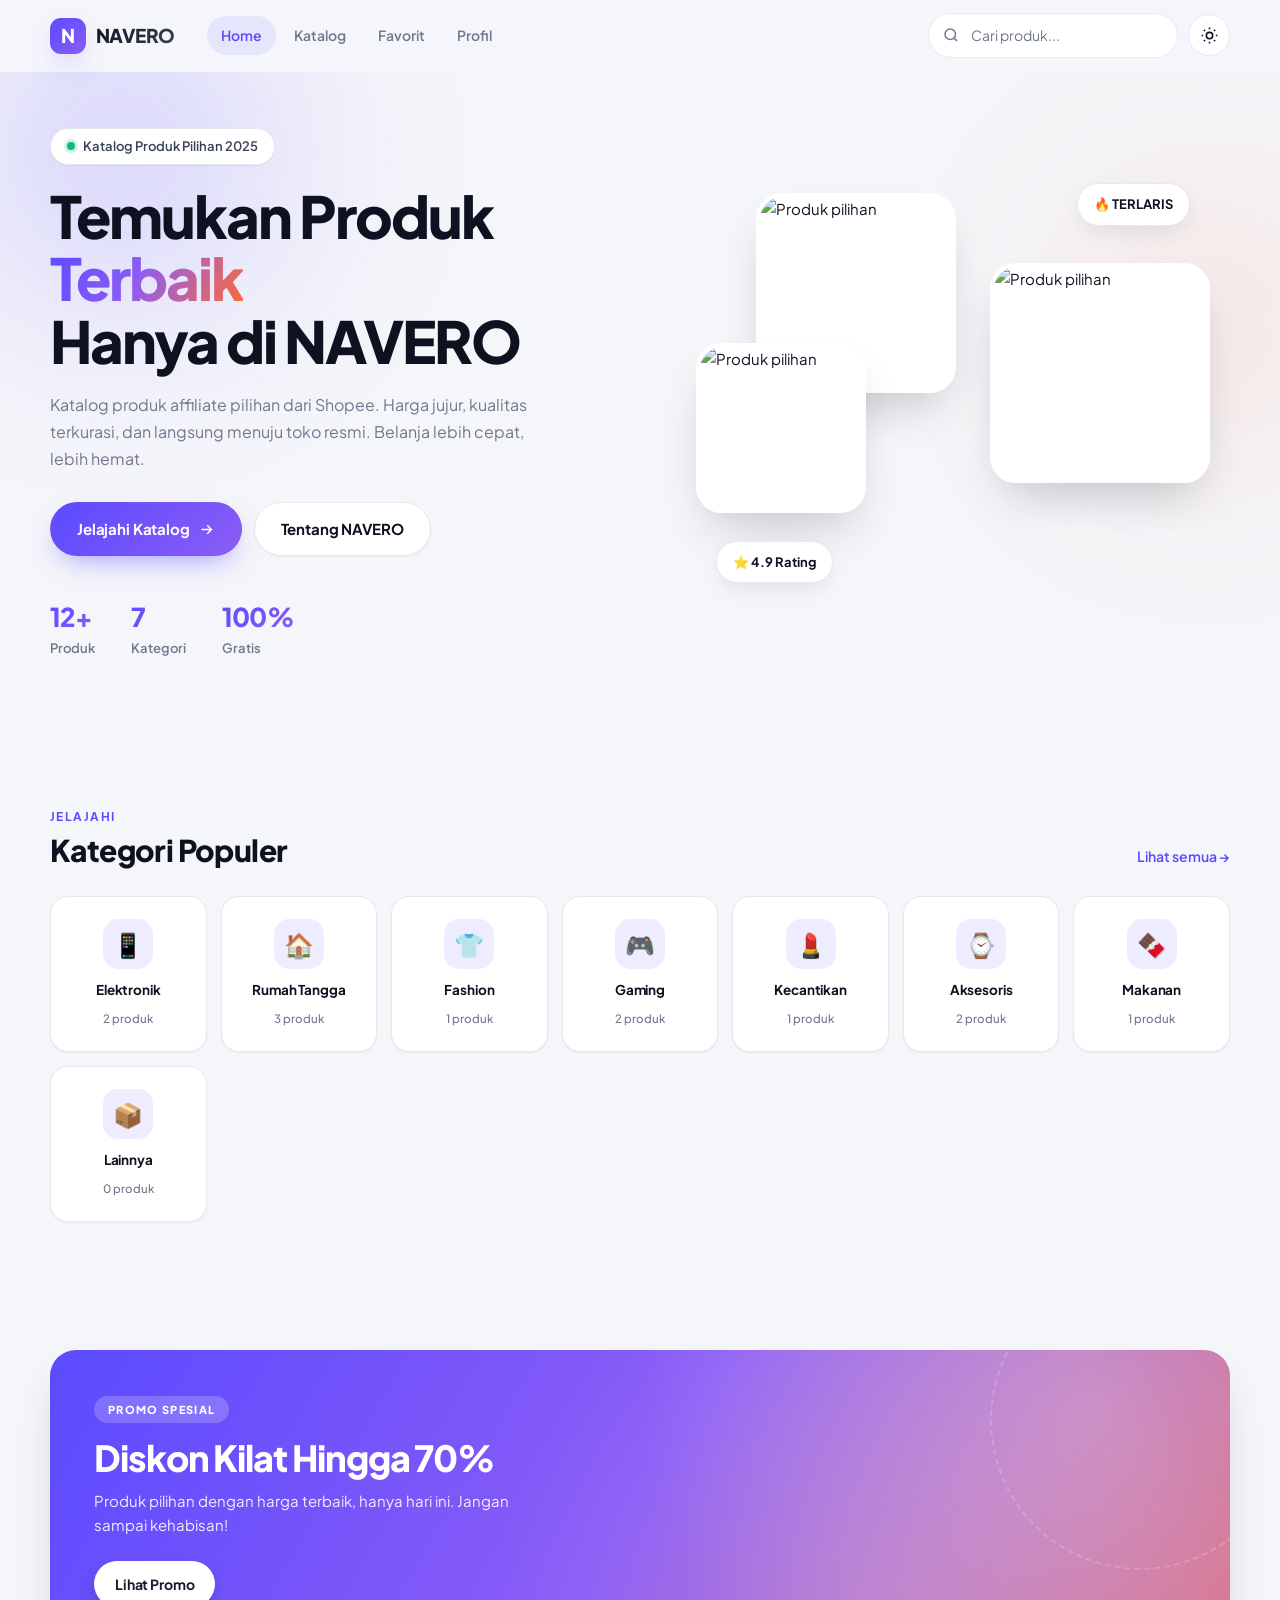
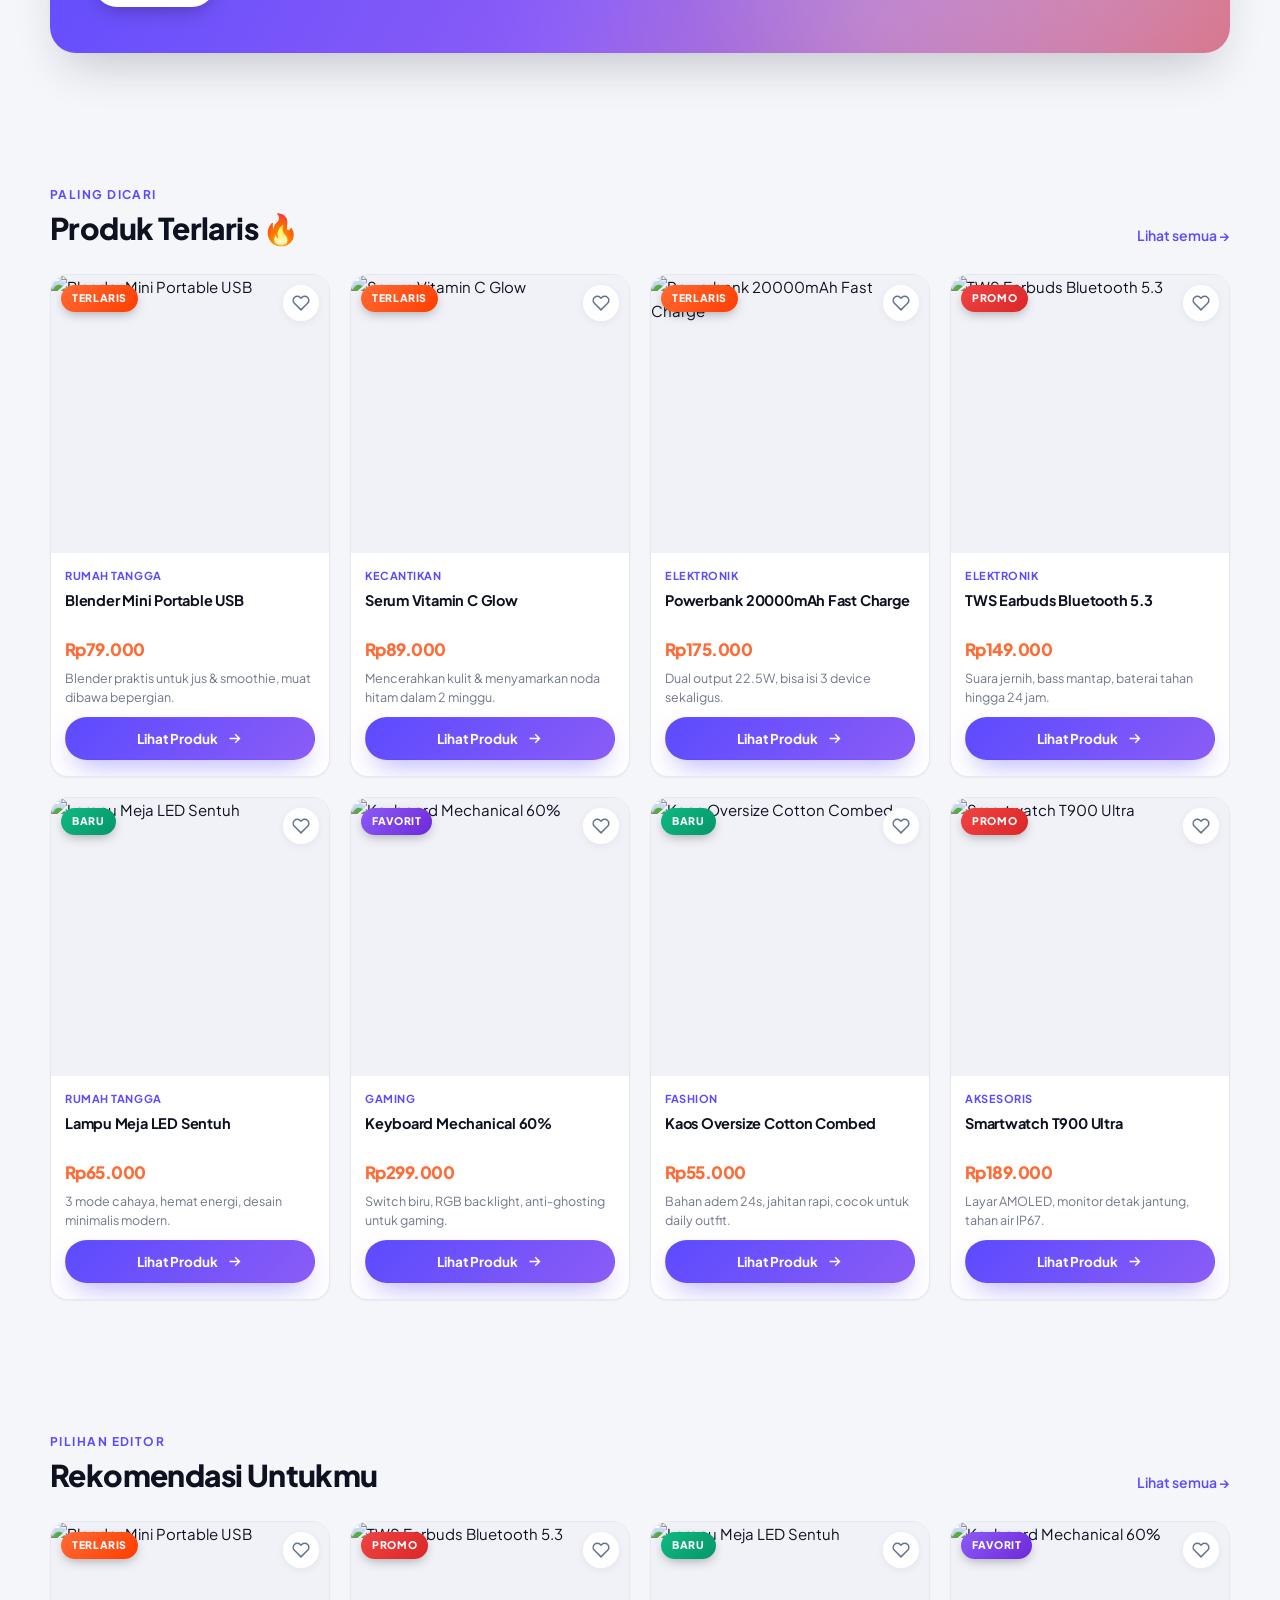
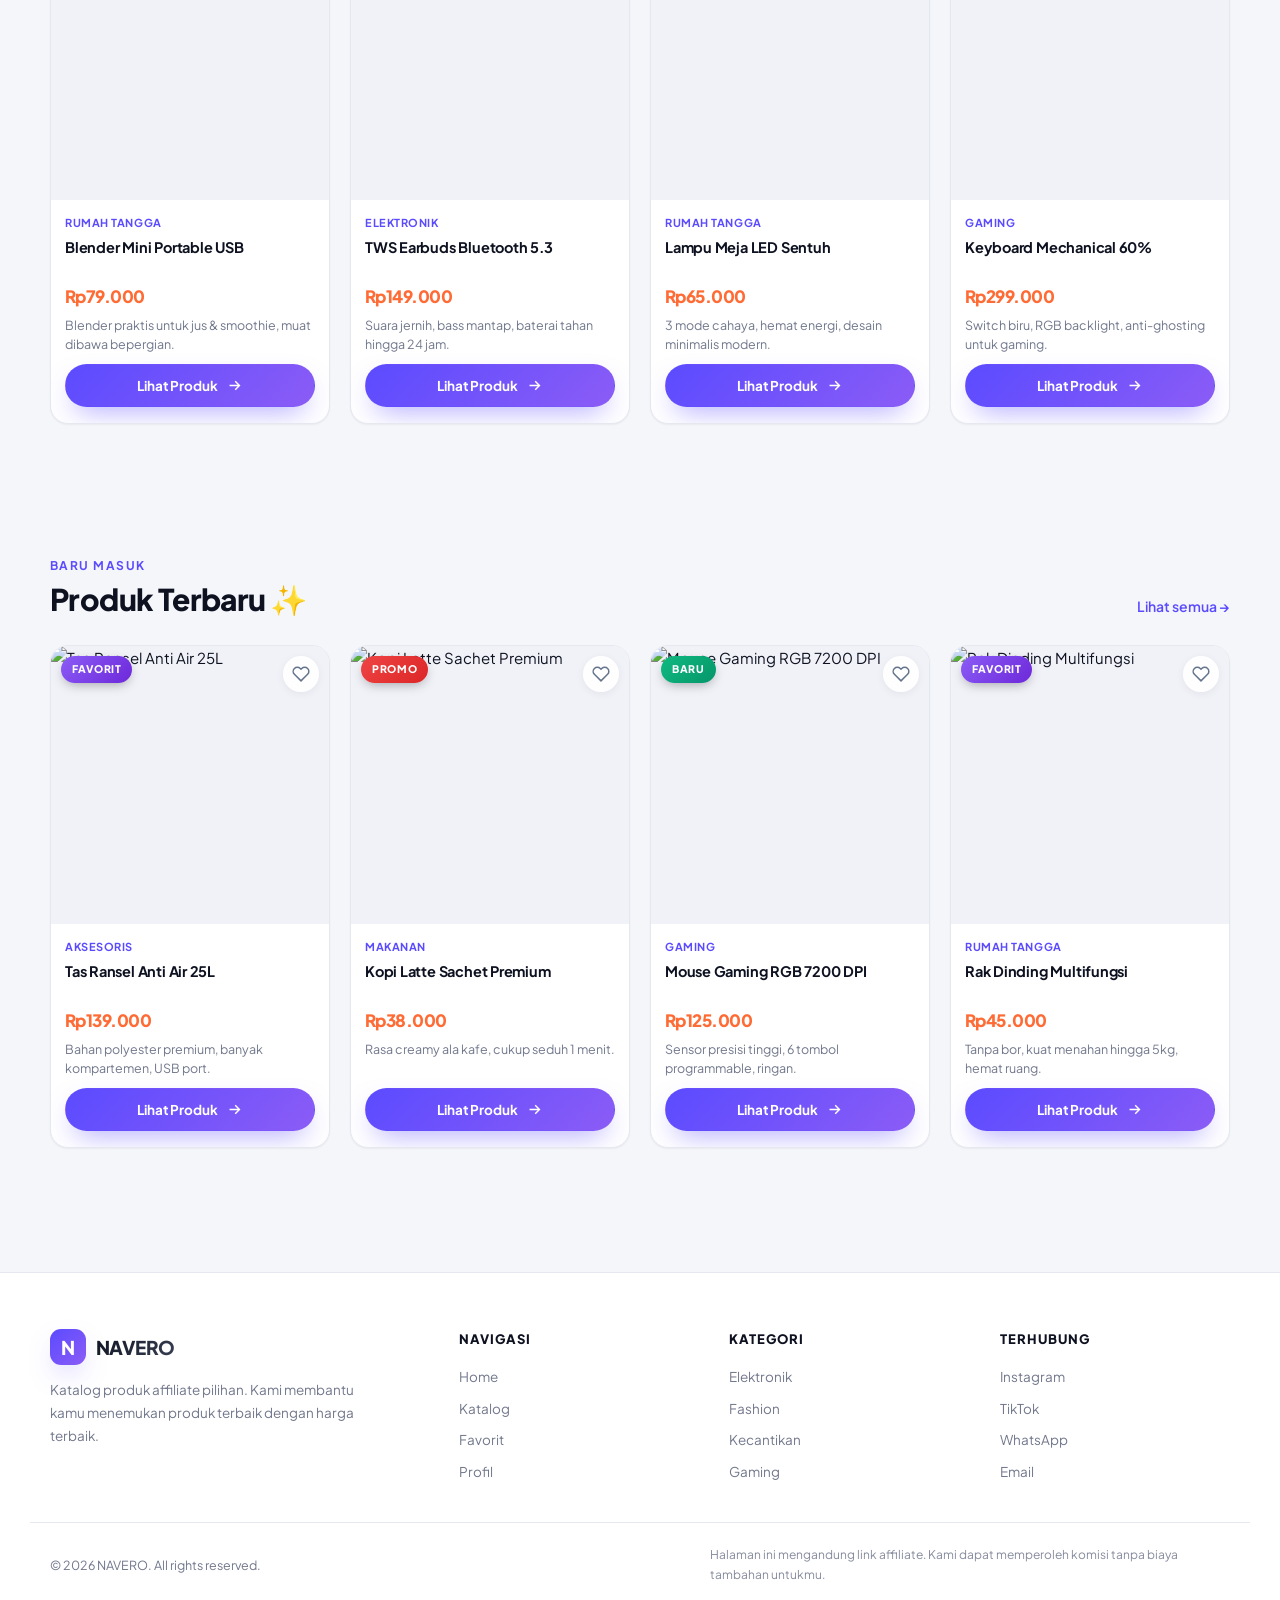
==== index.html @ 19acb52d "Add files via upload" ====
<!DOCTYPE html>
<html lang="id" data-theme="light">
<head>
<meta charset="UTF-8">
<meta name="viewport" content="width=device-width, initial-scale=1.0">
<title>NAVERO — Katalog Produk Pilihan Terbaik</title>
<meta name="description" content="NAVERO adalah katalog produk affiliate pilihan dari Shopee. Temukan produk terlaris, promo, dan favorit dengan harga terbaik.">
<meta name="theme-color" content="#5B4BFF">
<link rel="icon" href="data:image/svg+xml,<svg xmlns='http://www.w3.org/2000/svg' viewBox='0 0 100 100'><rect width='100' height='100' rx='24' fill='%235B4BFF'/><text x='50' y='70' font-size='60' font-family='Arial' font-weight='bold' fill='white' text-anchor='middle'>N</text></svg>">
<link rel="preconnect" href="https://fonts.googleapis.com">
<link rel="preconnect" href="https://fonts.gstatic.com" crossorigin>
<link href="https://fonts.googleapis.com/css2?family=Plus+Jakarta+Sans:wght@400;500;600;700;800&display=swap" rel="stylesheet">
<link rel="stylesheet" href="style.css">
</head>
<body>

<!-- ============ HEADER ============ -->
<header class="header" id="header">
  <div class="container header__inner">
    <a href="index.html" class="logo" aria-label="NAVERO Home">
      <span class="logo__mark">N</span>
      <span class="logo__text">NAVERO</span>
    </a>

    <nav class="nav" id="nav">
      <a href="index.html" class="nav__link is-active">Home</a>
      <a href="products.html" class="nav__link">Katalog</a>
      <a href="products.html?filter=favorit" class="nav__link">Favorit</a>
      <a href="profile.html" class="nav__link">Profil</a>
    </nav>

    <div class="header__actions">
      <form class="search search--header" id="headerSearchForm" role="search">
        <svg class="search__icon" viewBox="0 0 24 24" fill="none" stroke="currentColor" stroke-width="2"><circle cx="11" cy="11" r="7"/><path d="m20 20-3.5-3.5"/></svg>
        <input type="search" id="headerSearch" placeholder="Cari produk..." autocomplete="off" aria-label="Cari produk">
      </form>

      <button class="icon-btn" id="themeToggle" aria-label="Ganti tema">
        <svg class="ico-sun" viewBox="0 0 24 24" fill="none" stroke="currentColor" stroke-width="2"><circle cx="12" cy="12" r="4"/><path d="M12 2v2M12 20v2M4.9 4.9l1.4 1.4M17.7 17.7l1.4 1.4M2 12h2M20 12h2M4.9 19.1l1.4-1.4M17.7 6.3l1.4-1.4"/></svg>
        <svg class="ico-moon" viewBox="0 0 24 24" fill="none" stroke="currentColor" stroke-width="2"><path d="M21 12.8A9 9 0 1 1 11.2 3a7 7 0 0 0 9.8 9.8Z"/></svg>
      </button>

      <button class="icon-btn nav-toggle" id="navToggle" aria-label="Menu">
        <svg viewBox="0 0 24 24" fill="none" stroke="currentColor" stroke-width="2"><path d="M3 6h18M3 12h18M3 18h18"/></svg>
      </button>
    </div>
  </div>
</header>

<main>
  <!-- ============ HERO ============ -->
  <section class="hero">
    <div class="hero__glow hero__glow--1"></div>
    <div class="hero__glow hero__glow--2"></div>
    <div class="container hero__inner">
      <div class="hero__content">
        <span class="hero__pill">
          <span class="dot"></span> Katalog Produk Pilihan 2025
        </span>
        <h1 class="hero__title">
          Temukan Produk <span class="grad">Terbaik</span><br>Hanya di NAVERO
        </h1>
        <p class="hero__desc">
          Katalog produk affiliate pilihan dari Shopee. Harga jujur, kualitas terkurasi,
          dan langsung menuju toko resmi. Belanja lebih cepat, lebih hemat.
        </p>
        <div class="hero__cta">
          <a href="products.html" class="btn btn--primary btn--lg">
            Jelajahi Katalog
            <svg viewBox="0 0 24 24" fill="none" stroke="currentColor" stroke-width="2"><path d="M5 12h14M13 6l6 6-6 6"/></svg>
          </a>
          <a href="profile.html" class="btn btn--ghost btn--lg">Tentang NAVERO</a>
        </div>
        <div class="hero__stats">
          <div class="stat"><strong id="statProduk">—</strong><span>Produk</span></div>
          <div class="stat"><strong id="statKategori">—</strong><span>Kategori</span></div>
          <div class="stat"><strong>100%</strong><span>Gratis</span></div>
        </div>
      </div>

      <div class="hero__visual">
        <div class="hero__card hero__card--1">
          <img src="https://picsum.photos/seed/navero1/400/400" alt="Produk pilihan" loading="lazy">
        </div>
        <div class="hero__card hero__card--2">
          <img src="https://picsum.photos/seed/navero2/400/400" alt="Produk pilihan" loading="lazy">
        </div>
        <div class="hero__card hero__card--3">
          <img src="https://picsum.photos/seed/navero3/400/400" alt="Produk pilihan" loading="lazy">
        </div>
        <div class="hero__float hero__float--a">🔥 TERLARIS</div>
        <div class="hero__float hero__float--b">⭐ 4.9 Rating</div>
      </div>
    </div>
  </section>

  <!-- ============ KATEGORI POPULER ============ -->
  <section class="section" id="kategoriSection">
    <div class="container">
      <div class="section__head reveal">
        <div>
          <span class="section__eyebrow">Jelajahi</span>
          <h2 class="section__title">Kategori Populer</h2>
        </div>
        <a href="products.html" class="link-more">Lihat semua →</a>
      </div>
      <div class="category-grid" id="kategoriGrid"></div>
    </div>
  </section>

  <!-- ============ BANNER PROMO ============ -->
  <section class="section">
    <div class="container">
      <div class="promo-banner reveal">
        <div class="promo-banner__content">
          <span class="promo-banner__tag">PROMO SPESIAL</span>
          <h3>Diskon Kilat Hingga 70%</h3>
          <p>Produk pilihan dengan harga terbaik, hanya hari ini. Jangan sampai kehabisan!</p>
          <a href="products.html?badge=PROMO" class="btn btn--light">Lihat Promo</a>
        </div>
        <div class="promo-banner__deco"></div>
      </div>
    </div>
  </section>

  <!-- ============ PRODUK TERLARIS ============ -->
  <section class="section">
    <div class="container">
      <div class="section__head reveal">
        <div>
          <span class="section__eyebrow">Paling Dicari</span>
          <h2 class="section__title">Produk Terlaris 🔥</h2>
        </div>
        <a href="products.html?badge=TERLARIS" class="link-more">Lihat semua →</a>
      </div>
      <div class="product-grid" id="terlarisGrid"></div>
    </div>
  </section>

  <!-- ============ REKOMENDASI ============ -->
  <section class="section">
    <div class="container">
      <div class="section__head reveal">
        <div>
          <span class="section__eyebrow">Pilihan Editor</span>
          <h2 class="section__title">Rekomendasi Untukmu</h2>
        </div>
        <a href="products.html" class="link-more">Lihat semua →</a>
      </div>
      <div class="product-grid" id="rekomendasiGrid"></div>
    </div>
  </section>

  <!-- ============ PRODUK TERBARU ============ -->
  <section class="section">
    <div class="container">
      <div class="section__head reveal">
        <div>
          <span class="section__eyebrow">Baru Masuk</span>
          <h2 class="section__title">Produk Terbaru ✨</h2>
        </div>
        <a href="products.html" class="link-more">Lihat semua →</a>
      </div>
      <div class="product-grid" id="terbaruGrid"></div>
    </div>
  </section>
</main>

<!-- ============ FOOTER ============ -->
<footer class="footer">
  <div class="container footer__inner">
    <div class="footer__brand">
      <a href="index.html" class="logo">
        <span class="logo__mark">N</span>
        <span class="logo__text">NAVERO</span>
      </a>
      <p>Katalog produk affiliate pilihan. Kami membantu kamu menemukan produk terbaik dengan harga terbaik.</p>
    </div>
    <div class="footer__col">
      <h4>Navigasi</h4>
      <a href="index.html">Home</a>
      <a href="products.html">Katalog</a>
      <a href="products.html?filter=favorit">Favorit</a>
      <a href="profile.html">Profil</a>
    </div>
    <div class="footer__col">
      <h4>Kategori</h4>
      <a href="products.html?cat=Elektronik">Elektronik</a>
      <a href="products.html?cat=Fashion">Fashion</a>
      <a href="products.html?cat=Kecantikan">Kecantikan</a>
      <a href="products.html?cat=Gaming">Gaming</a>
    </div>
    <div class="footer__col">
      <h4>Terhubung</h4>
      <a href="#" id="footInstagram" target="_blank" rel="noopener">Instagram</a>
      <a href="#" id="footTiktok" target="_blank" rel="noopener">TikTok</a>
      <a href="#" id="footWhatsapp" target="_blank" rel="noopener">WhatsApp</a>
      <a href="#" id="footEmail">Email</a>
    </div>
  </div>
  <div class="container footer__bottom">
    <p>© <span id="year"></span> NAVERO. All rights reserved.</p>
    <p class="footer__note">Halaman ini mengandung link affiliate. Kami dapat memperoleh komisi tanpa biaya tambahan untukmu.</p>
  </div>
</footer>

<button class="to-top" id="toTop" aria-label="Kembali ke atas">
  <svg viewBox="0 0 24 24" fill="none" stroke="currentColor" stroke-width="2.2"><path d="M12 19V5M5 12l7-7 7 7"/></svg>
</button>

<div class="toast-wrap" id="toastWrap"></div>

<script src="api.js"></script>
<script src="script.js"></script>
</body>
</html>
---- style.css ----
/* =========================================================
   NAVERO — Stylesheet
   ========================================================= */

/* ---------- 1. VARIABLES ---------- */
:root {
  --brand:        #5B4BFF;
  --brand-dark:   #4436E0;
  --brand-soft:   rgba(91, 75, 255, .10);
  --brand-2:      #8B5CF6;
  --accent:       #FF6B35;
  --success:      #10B981;
  --danger:       #EF4444;

  --bg:           #F5F6FA;
  --bg-alt:       #FFFFFF;
  --surface:      #FFFFFF;
  --surface-2:    #F1F2F8;
  --text:         #0E1220;
  --text-soft:    #3A4256;
  --muted:        #71778C;
  --border:       #E6E8F0;

  --shadow-xs:    0 1px 2px rgba(16,24,40,.05);
  --shadow-sm:    0 2px 8px rgba(16,24,40,.06);
  --shadow:       0 8px 24px -6px rgba(16,24,40,.12);
  --shadow-lg:    0 24px 48px -16px rgba(16,24,40,.24);
  --shadow-brand: 0 12px 28px -10px rgba(91,75,255,.55);

  --radius-xs: 8px;
  --radius-sm: 12px;
  --radius:    18px;
  --radius-lg: 26px;
  --radius-full: 999px;

  --container: 1220px;
  --header-h: 72px;

  --ease: cubic-bezier(.4, 0, .2, 1);
  --t: .28s var(--ease);
}

[data-theme="dark"] {
  --brand:        #7C6DFF;
  --brand-dark:   #6A5AF0;
  --brand-soft:   rgba(124, 109, 255, .16);

  --bg:           #080B13;
  --bg-alt:       #0D111C;
  --surface:      #121826;
  --surface-2:    #1A2133;
  --text:         #EDEFF7;
  --text-soft:    #C3C9DA;
  --muted:        #8A93AB;
  --border:       #222B40;

  --shadow-xs:    0 1px 2px rgba(0,0,0,.4);
  --shadow-sm:    0 2px 8px rgba(0,0,0,.35);
  --shadow:       0 8px 24px -6px rgba(0,0,0,.55);
  --shadow-lg:    0 24px 48px -16px rgba(0,0,0,.7);
  --shadow-brand: 0 12px 28px -10px rgba(124,109,255,.5);
}

/* ---------- 2. RESET ---------- */
*, *::before, *::after { box-sizing: border-box; margin: 0; padding: 0; }

html {
  scroll-behavior: smooth;
  -webkit-text-size-adjust: 100%;
}

body {
  font-family: 'Plus Jakarta Sans', -apple-system, BlinkMacSystemFont, 'Segoe UI', Roboto, sans-serif;
  background: var(--bg);
  color: var(--text);
  line-height: 1.6;
  font-size: 15px;
  -webkit-font-smoothing: antialiased;
  overflow-x: hidden;
  transition: background var(--t), color var(--t);
}

img { max-width: 100%; display: block; }
a { color: inherit; text-decoration: none; }
button, input, select { font: inherit; color: inherit; }
button { background: none; border: none; cursor: pointer; }
svg { width: 20px; height: 20px; flex-shrink: 0; }

::selection { background: var(--brand); color: #fff; }

::-webkit-scrollbar { width: 10px; height: 10px; }
::-webkit-scrollbar-track { background: transparent; }
::-webkit-scrollbar-thumb {
  background: var(--border);
  border-radius: 99px;
  border: 2px solid var(--bg);
}
::-webkit-scrollbar-thumb:hover { background: var(--muted); }

/* ---------- 3. LAYOUT ---------- */
.container {
  width: 100%;
  max-width: var(--container);
  margin-inline: auto;
  padding-inline: 20px;
}

.section { padding: 64px 0; }
.section--tight { padding: 32px 0 80px; }

.section__head {
  display: flex;
  align-items: flex-end;
  justify-content: space-between;
  gap: 20px;
  margin-bottom: 28px;
  flex-wrap: wrap;
}

.section__eyebrow {
  display: inline-block;
  font-size: 12px;
  font-weight: 700;
  letter-spacing: .12em;
  text-transform: uppercase;
  color: var(--brand);
  margin-bottom: 6px;
}

.section__title {
  font-size: clamp(22px, 3.2vw, 30px);
  font-weight: 800;
  letter-spacing: -.02em;
  line-height: 1.2;
}

.link-more {
  font-size: 14px;
  font-weight: 600;
  color: var(--brand);
  transition: var(--t);
  white-space: nowrap;
}
.link-more:hover { color: var(--brand-dark); transform: translateX(3px); }

/* ---------- 4. BUTTONS ---------- */
.btn {
  display: inline-flex;
  align-items: center;
  justify-content: center;
  gap: 8px;
  padding: 11px 20px;
  border-radius: var(--radius-full);
  font-size: 14px;
  font-weight: 700;
  letter-spacing: -.01em;
  cursor: pointer;
  border: 1.5px solid transparent;
  transition: var(--t);
  white-space: nowrap;
  user-select: none;
}
.btn svg { width: 17px; height: 17px; transition: var(--t); }
.btn:active { transform: scale(.97); }

.btn--primary {
  background: linear-gradient(135deg, var(--brand), var(--brand-2));
  color: #fff;
  box-shadow: var(--shadow-brand);
}
.btn--primary:hover {
  box-shadow: 0 16px 34px -10px rgba(91,75,255,.7);
  transform: translateY(-2px);
}
.btn--primary:hover svg { transform: translateX(3px); }

.btn--outline {
  border-color: var(--border);
  background: var(--surface);
  color: var(--text);
}
.btn--outline:hover {
  border-color: var(--brand);
  color: var(--brand);
  background: var(--brand-soft);
}

.btn--ghost {
  background: var(--surface);
  color: var(--text);
  border-color: var(--border);
  box-shadow: var(--shadow-xs);
}
.btn--ghost:hover { border-color: var(--brand); color: var(--brand); transform: translateY(-2px); }

.btn--light {
  background: #fff;
  color: #1a1a2e;
  box-shadow: 0 8px 20px -6px rgba(0,0,0,.3);
}
.btn--light:hover { transform: translateY(-2px); box-shadow: 0 14px 28px -8px rgba(0,0,0,.4); }

.btn--lg { padding: 14px 26px; font-size: 15px; }
.btn--block { width: 100%; }

.icon-btn {
  width: 42px; height: 42px;
  display: grid; place-items: center;
  border-radius: var(--radius-full);
  border: 1.5px solid var(--border);
  background: var(--surface);
  color: var(--text);
  transition: var(--t);
  flex-shrink: 0;
}
.icon-btn:hover { border-color: var(--brand); color: var(--brand); background: var(--brand-soft); }
.icon-btn svg { width: 19px; height: 19px; }

/* ---------- 5. HEADER ---------- */
.header {
  position: sticky;
  top: 0;
  z-index: 100;
  height: var(--header-h);
  background: color-mix(in srgb, var(--bg) 78%, transparent);
  backdrop-filter: saturate(180%) blur(18px);
  -webkit-backdrop-filter: saturate(180%) blur(18px);
  border-bottom: 1px solid transparent;
  transition: var(--t);
}
.header.is-scrolled {
  border-bottom-color: var(--border);
  box-shadow: var(--shadow-sm);
}

.header__inner {
  height: 100%;
  display: flex;
  align-items: center;
  gap: 24px;
}

.logo {
  display: inline-flex;
  align-items: center;
  gap: 10px;
  font-weight: 800;
  font-size: 19px;
  letter-spacing: -.03em;
  flex-shrink: 0;
}
.logo__mark {
  width: 36px; height: 36px;
  display: grid; place-items: center;
  border-radius: 11px;
  background: linear-gradient(135deg, var(--brand), var(--brand-2));
  color: #fff;
  font-size: 19px;
  font-weight: 800;
  box-shadow: var(--shadow-brand);
}
.logo__text {
  background: linear-gradient(135deg, var(--text), var(--text-soft));
  -webkit-background-clip: text;
  background-clip: text;
  -webkit-text-fill-color: transparent;
}

.nav {
  display: flex;
  align-items: center;
  gap: 4px;
  margin-left: 8px;
}
.nav__link {
  padding: 8px 14px;
  border-radius: var(--radius-full);
  font-size: 14px;
  font-weight: 600;
  color: var(--muted);
  transition: var(--t);
  position: relative;
}
.nav__link:hover { color: var(--text); background: var(--surface-2); }
.nav__link.is-active { color: var(--brand); background: var(--brand-soft); }

.header__actions {
  display: flex;
  align-items: center;
  gap: 10px;
  margin-left: auto;
}

/* Search */
.search {
  position: relative;
  display: flex;
  align-items: center;
}
.search__icon {
  position: absolute;
  left: 14px;
  width: 18px; height: 18px;
  color: var(--muted);
  pointer-events: none;
}
.search input {
  width: 100%;
  border: 1.5px solid var(--border);
  background: var(--surface);
  border-radius: var(--radius-full);
  padding: 10px 16px 10px 42px;
  font-size: 14px;
  outline: none;
  transition: var(--t);
}
.search input::placeholder { color: var(--muted); }
.search input:focus {
  border-color: var(--brand);
  box-shadow: 0 0 0 4px var(--brand-soft);
}
.search--header { width: 250px; }
.search--big { max-width: 620px; margin-top: 22px; }
.search--big input {
  padding: 16px 52px 16px 52px;
  font-size: 15px;
  border-radius: var(--radius-full);
  box-shadow: var(--shadow-sm);
}
.search--big .search__icon { left: 20px; width: 20px; height: 20px; }

.search__clear {
  position: absolute;
  right: 14px;
  width: 26px; height: 26px;
  border-radius: 50%;
  display: none;
  place-items: center;
  background: var(--surface-2);
  color: var(--muted);
  font-size: 18px;
  line-height: 1;
}
.search__clear:hover { background: var(--border); color: var(--text); }
.search.has-value .search__clear { display: grid; }

.nav-toggle { display: none; }

#themeToggle .ico-moon { display: none; }
[data-theme="dark"] #themeToggle .ico-sun { display: none; }
[data-theme="dark"] #themeToggle .ico-moon { display: block; }

/* ---------- 6. HERO ---------- */
.hero {
  position: relative;
  padding: 56px 0 80px;
  overflow: hidden;
}
.hero__glow {
  position: absolute;
  border-radius: 50%;
  filter: blur(90px);
  opacity: .5;
  pointer-events: none;
}
.hero__glow--1 {
  width: 480px; height: 480px;
  background: radial-gradient(circle, rgba(91,75,255,.55), transparent 70%);
  top: -160px; left: -120px;
}
.hero__glow--2 {
  width: 420px; height: 420px;
  background: radial-gradient(circle, rgba(255,107,53,.35), transparent 70%);
  top: 40px; right: -140px;
}
[data-theme="dark"] .hero__glow { opacity: .35; }

.hero__inner {
  position: relative;
  display: grid;
  grid-template-columns: 1.05fr .95fr;
  gap: 56px;
  align-items: center;
}

.hero__pill {
  display: inline-flex;
  align-items: center;
  gap: 8px;
  padding: 7px 16px;
  border-radius: var(--radius-full);
  background: var(--surface);
  border: 1.5px solid var(--border);
  font-size: 13px;
  font-weight: 600;
  color: var(--text-soft);
  box-shadow: var(--shadow-xs);
  margin-bottom: 20px;
}
.hero__pill .dot {
  width: 8px; height: 8px;
  border-radius: 50%;
  background: var(--success);
  box-shadow: 0 0 0 3px rgba(16,185,129,.2);
  animation: pulse 2s infinite;
}
@keyframes pulse {
  0%, 100% { box-shadow: 0 0 0 3px rgba(16,185,129,.2); }
  50% { box-shadow: 0 0 0 7px rgba(16,185,129,0); }
}

.hero__title {
  font-size: clamp(34px, 5.2vw, 58px);
  font-weight: 800;
  line-height: 1.08;
  letter-spacing: -.035em;
  margin-bottom: 18px;
}
.grad {
  background: linear-gradient(120deg, var(--brand), var(--brand-2) 45%, var(--accent));
  -webkit-background-clip: text;
  background-clip: text;
  -webkit-text-fill-color: transparent;
}

.hero__desc {
  font-size: 16px;
  color: var(--muted);
  max-width: 500px;
  margin-bottom: 30px;
  line-height: 1.7;
}

.hero__cta { display: flex; gap: 12px; flex-wrap: wrap; margin-bottom: 40px; }

.hero__stats {
  display: flex;
  gap: 36px;
  flex-wrap: wrap;
}
.stat { display: flex; flex-direction: column; }
.stat strong {
  font-size: 26px;
  font-weight: 800;
  letter-spacing: -.03em;
  background: linear-gradient(135deg, var(--brand), var(--brand-2));
  -webkit-background-clip: text;
  background-clip: text;
  -webkit-text-fill-color: transparent;
}
.stat span { font-size: 13px; color: var(--muted); font-weight: 600; }

/* Hero visual */
.hero__visual {
  position: relative;
  height: 440px;
  display: none;
}
@media (min-width: 900px) { .hero__visual { display: block; } }

.hero__card {
  position: absolute;
  border-radius: var(--radius-lg);
  overflow: hidden;
  box-shadow: var(--shadow-lg);
  border: 4px solid var(--surface);
  background: var(--surface);
}
.hero__card img { width: 100%; height: 100%; object-fit: cover; }
.hero__card--1 {
  width: 200px; height: 200px;
  top: 20px; left: 60px;
  animation: floaty 6s ease-in-out infinite;
}
.hero__card--2 {
  width: 170px; height: 170px;
  top: 170px; left: 0;
  animation: floaty 7s ease-in-out infinite .8s;
}
.hero__card--3 {
  width: 220px; height: 220px;
  top: 90px; right: 20px;
  animation: floaty 8s ease-in-out infinite .4s;
}
@keyframes floaty {
  0%, 100% { transform: translateY(0) rotate(0deg); }
  50% { transform: translateY(-16px) rotate(1.5deg); }
}

.hero__float {
  position: absolute;
  padding: 10px 16px;
  border-radius: var(--radius-full);
  background: var(--surface);
  border: 1.5px solid var(--border);
  box-shadow: var(--shadow);
  font-size: 13px;
  font-weight: 700;
  white-space: nowrap;
  z-index: 5;
}
.hero__float--a { top: 10px; right: 40px; animation: floaty 5s ease-in-out infinite; }
.hero__float--b { bottom: 30px; left: 20px; animation: floaty 6.5s ease-in-out infinite 1s; }

/* ---------- 7. CATEGORY GRID ---------- */
.category-grid {
  display: grid;
  grid-template-columns: repeat(auto-fill, minmax(140px, 1fr));
  gap: 14px;
}
.cat-card {
  display: flex;
  flex-direction: column;
  align-items: center;
  justify-content: center;
  gap: 10px;
  padding: 22px 14px;
  background: var(--surface);
  border: 1.5px solid var(--border);
  border-radius: var(--radius);
  transition: var(--t);
  cursor: pointer;
  text-align: center;
  box-shadow: var(--shadow-xs);
}
.cat-card:hover {
  transform: translateY(-5px);
  border-color: var(--brand);
  box-shadow: var(--shadow);
}
.cat-card__icon {
  width: 50px; height: 50px;
  display: grid; place-items: center;
  border-radius: 15px;
  background: var(--brand-soft);
  font-size: 24px;
  transition: var(--t);
}
.cat-card:hover .cat-card__icon {
  background: linear-gradient(135deg, var(--brand), var(--brand-2));
  transform: scale(1.08) rotate(-5deg);
}
.cat-card__name {
  font-size: 13.5px;
  font-weight: 700;
  letter-spacing: -.01em;
}
.cat-card__count { font-size: 11.5px; color: var(--muted); font-weight: 500; }

/* ---------- 8. PRODUCT GRID & CARD ---------- */
.product-grid {
  display: grid;
  grid-template-columns: repeat(auto-fill, minmax(230px, 1fr));
  gap: 20px;
}

.card {
  position: relative;
  display: flex;
  flex-direction: column;
  background: var(--surface);
  border: 1.5px solid var(--border);
  border-radius: var(--radius);
  overflow: hidden;
  transition: var(--t);
  box-shadow: var(--shadow-xs);
}
.card:hover {
  transform: translateY(-6px);
  border-color: color-mix(in srgb, var(--brand) 40%, var(--border));
  box-shadow: var(--shadow-lg);
}

.card__media {
  position: relative;
  aspect-ratio: 1 / 1;
  overflow: hidden;
  background: var(--surface-2);
}
.card__media-link { display: block; width: 100%; height: 100%; }
.card__media img {
  width: 100%; height: 100%;
  object-fit: cover;
  transition: transform .5s var(--ease);
}
.card:hover .card__media img { transform: scale(1.07); }

.badge {
  position: absolute;
  top: 10px;
  left: 10px;
  padding: 5px 11px;
  border-radius: var(--radius-full);
  font-size: 10.5px;
  font-weight: 800;
  letter-spacing: .06em;
  text-transform: uppercase;
  color: #fff;
  box-shadow: 0 4px 12px -3px rgba(0,0,0,.35);
  z-index: 2;
}
.badge--terlaris { background: linear-gradient(135deg, #FF6B35, #FF3D00); }
.badge--baru     { background: linear-gradient(135deg, #10B981, #059669); }
.badge--promo    { background: linear-gradient(135deg, #EF4444, #DC2626); }
.badge--favorit  { background: linear-gradient(135deg, #8B5CF6, #6D28D9); }
.badge--default  { background: linear-gradient(135deg, #64748B, #475569); }

.fav-btn {
  position: absolute;
  top: 10px;
  right: 10px;
  width: 36px; height: 36px;
  border-radius: 50%;
  display: grid;
  place-items: center;
  background: rgba(255,255,255,.92);
  backdrop-filter: blur(8px);
  color: #64748B;
  box-shadow: var(--shadow-sm);
  transition: var(--t);
  z-index: 2;
}
[data-theme="dark"] .fav-btn { background: rgba(18,24,38,.92); }
.fav-btn:hover { transform: scale(1.12); color: var(--danger); }
.fav-btn svg { width: 18px; height: 18px; transition: var(--t); }
.fav-btn.is-active { color: var(--danger); }
.fav-btn.is-active svg { fill: currentColor; }
.fav-btn.is-bump { animation: bump .4s var(--ease); }
@keyframes bump {
  0% { transform: scale(1); }
  40% { transform: scale(1.35); }
  100% { transform: scale(1); }
}

.card__body {
  padding: 14px 14px 16px;
  display: flex;
  flex-direction: column;
  flex: 1;
  gap: 6px;
}

.card__cat {
  font-size: 11px;
  font-weight: 700;
  letter-spacing: .05em;
  text-transform: uppercase;
  color: var(--brand);
}

.card__title {
  font-size: 14.5px;
  font-weight: 700;
  line-height: 1.35;
  letter-spacing: -.015em;
  display: -webkit-box;
  -webkit-line-clamp: 2;
  -webkit-box-orient: vertical;
  overflow: hidden;
  min-height: 39px;
}

.card__price {
  font-size: 17px;
  font-weight: 800;
  letter-spacing: -.03em;
  color: var(--accent);
}

.card__desc {
  font-size: 12.5px;
  color: var(--muted);
  line-height: 1.5;
  display: -webkit-box;
  -webkit-line-clamp: 2;
  -webkit-box-orient: vertical;
  overflow: hidden;
  margin-bottom: 4px;
}

.card__cta {
  margin-top: auto;
  width: 100%;
  padding: 10px 16px;
  font-size: 13.5px;
}

/* ---------- 9. SKELETON ---------- */
.skeleton {
  background: var(--surface);
  border: 1.5px solid var(--border);
  border-radius: var(--radius);
  overflow: hidden;
}
.sk-box {
  background: linear-gradient(90deg, var(--surface-2) 25%, color-mix(in srgb, var(--surface-2) 50%, var(--border)) 50%, var(--surface-2) 75%);
  background-size: 200% 100%;
  animation: shimmer 1.4s infinite linear;
  border-radius: 6px;
}
@keyframes shimmer {
  0% { background-position: 200% 0; }
  100% { background-position: -200% 0; }
}
.sk-img { aspect-ratio: 1/1; width: 100%; border-radius: 0; }
.sk-body { padding: 14px; display: flex; flex-direction: column; gap: 10px; }
.sk-line { height: 12px; }
.sk-line--sm { width: 40%; }
.sk-line--md { width: 80%; }
.sk-line--lg { width: 100%; }
.sk-btn { height: 38px; border-radius: var(--radius-full); margin-top: 6px; }

/* ---------- 10. PROMO BANNER ---------- */
.promo-banner {
  position: relative;
  overflow: hidden;
  border-radius: var(--radius-lg);
  padding: 46px 44px;
  background: linear-gradient(120deg, #5B4BFF 0%, #8B5CF6 50%, #FF6B35 130%);
  color: #fff;
  box-shadow: var(--shadow-lg);
}
.promo-banner__content { position: relative; z-index: 2; max-width: 560px; }
.promo-banner__tag {
  display: inline-block;
  padding: 5px 14px;
  border-radius: var(--radius-full);
  background: rgba(255,255,255,.2);
  backdrop-filter: blur(8px);
  font-size: 11px;
  font-weight: 800;
  letter-spacing: .12em;
  margin-bottom: 14px;
}
.promo-banner h3 {
  font-size: clamp(24px, 3.6vw, 36px);
  font-weight: 800;
  letter-spacing: -.03em;
  line-height: 1.15;
  margin-bottom: 10px;
}
.promo-banner p {
  font-size: 15px;
  opacity: .9;
  margin-bottom: 24px;
  max-width: 440px;
}
.promo-banner__deco {
  position: absolute;
  inset: 0;
  background:
    radial-gradient(circle at 88% 20%, rgba(255,255,255,.28), transparent 42%),
    radial-gradient(circle at 70% 90%, rgba(255,255,255,.16), transparent 45%);
  pointer-events: none;
}
.promo-banner__deco::after {
  content: '';
  position: absolute;
  width: 300px; height: 300px;
  border: 2px dashed rgba(255,255,255,.18);
  border-radius: 50%;
  right: -60px; top: -80px;
}

/* ---------- 11. PAGE HERO (products / profile) ---------- */
.page-hero {
  padding: 48px 0 8px;
  position: relative;
}
.page-hero__title {
  font-size: clamp(28px, 4.4vw, 42px);
  font-weight: 800;
  letter-spacing: -.035em;
  line-height: 1.15;
  margin-bottom: 8px;
}
.page-hero__desc {
  font-size: 15px;
  color: var(--muted);
  max-width: 540px;
}

/* ---------- 12. FILTER BAR ---------- */
.filter-bar {
  display: flex;
  align-items: center;
  justify-content: space-between;
  gap: 16px;
  flex-wrap: wrap;
  margin-bottom: 18px;
  padding-bottom: 18px;
  border-bottom: 1px solid var(--border);
}

.chips {
  display: flex;
  gap: 8px;
  overflow-x: auto;
  padding-bottom: 4px;
  scrollbar-width: none;
  -ms-overflow-style: none;
  flex: 1;
  min-width: 0;
}
.chips::-webkit-scrollbar { display: none; }

.chip {
  padding: 9px 17px;
  border-radius: var(--radius-full);
  border: 1.5px solid var(--border);
  background: var(--surface);
  font-size: 13.5px;
  font-weight: 600;
  color: var(--muted);
  white-space: nowrap;
  transition: var(--t);
  cursor: pointer;
}
.chip:hover { border-color: var(--brand); color: var(--brand); }
.chip.is-active {
  background: linear-gradient(135deg, var(--brand), var(--brand-2));
  border-color: transparent;
  color: #fff;
  box-shadow: var(--shadow-brand);
}

.select {
  padding: 10px 36px 10px 16px;
  border-radius: var(--radius-full);
  border: 1.5px solid var(--border);
  background: var(--surface);
  font-size: 13.5px;
  font-weight: 600;
  cursor: pointer;
  outline: none;
  transition: var(--t);
  appearance: none;
  background-image: url("data:image/svg+xml,%3Csvg xmlns='http://www.w3.org/2000/svg' viewBox='0 0 24 24' fill='none' stroke='%2371778C' stroke-width='2.5' stroke-linecap='round'%3E%3Cpath d='m6 9 6 6 6-6'/%3E%3C/svg%3E");
  background-repeat: no-repeat;
  background-position: right 12px center;
  background-size: 16px;
}
.select:focus { border-color: var(--brand); box-shadow: 0 0 0 4px var(--brand-soft); }

.result-bar {
  display: flex;
  align-items: center;
  justify-content: space-between;
  gap: 12px;
  margin-bottom: 20px;
  flex-wrap: wrap;
}
.result-bar p { font-size: 13.5px; color: var(--muted); font-weight: 500; }
.result-bar strong { color: var(--text); font-weight: 700; }

/* ---------- 13. EMPTY & LOAD MORE ---------- */
.empty-state {
  text-align: center;
  padding: 70px 20px;
}
.empty-state__icon { font-size: 52px; margin-bottom: 14px; }
.empty-state h3 { font-size: 20px; font-weight: 800; margin-bottom: 6px; letter-spacing: -.02em; }
.empty-state p { color: var(--muted); margin-bottom: 22px; font-size: 14.5px; }

.load-more-wrap { display: flex; justify-content: center; margin-top: 40px; }

/* ---------- 14. PROFILE PAGE ---------- */
.profile-card {
  display: flex;
  gap: 32px;
  align-items: center;
  padding: 36px;
  background: var(--surface);
  border: 1.5px solid var(--border);
  border-radius: var(--radius-lg);
  box-shadow: var(--shadow-sm);
  margin-bottom: 40px;
  position: relative;
  overflow: hidden;
}
.profile-card::before {
  content: '';
  position: absolute;
  inset: 0 0 auto 0;
  height: 110px;
  background: linear-gradient(120deg, var(--brand), var(--brand-2), var(--accent));
  opacity: .1;
}

.profile-card__avatar {
  position: relative;
  width: 118px; height: 118px;
  flex-shrink: 0;
  border-radius: 28px;
  overflow: hidden;
  background: linear-gradient(135deg, var(--brand), var(--brand-2));
  display: grid;
  place-items: center;
  box-shadow: var(--shadow-brand);
}
.profile-card__avatar img {
  width: 100%; height: 100%;
  object-fit: cover;
  position: relative;
  z-index: 2;
}
.profile-card__initial {
  position: absolute;
  font-size: 52px;
  font-weight: 800;
  color: #fff;
  z-index: 1;
}

.profile-card__body { position: relative; z-index: 2; }
.profile-card__body h2 {
  font-size: 28px;
  font-weight: 800;
  letter-spacing: -.03em;
  margin-bottom: 4px;
}
.profile-card__tagline {
  font-size: 14px;
  font-weight: 700;
  color: var(--brand);
  margin-bottom: 12px;
}
.profile-card__desc {
  color: var(--muted);
  font-size: 14.5px;
  line-height: 1.7;
  max-width: 620px;
  margin-bottom: 22px;
}
.profile-card__actions { display: flex; gap: 10px; flex-wrap: wrap; }

.profile-grid {
  display: grid;
  grid-template-columns: repeat(auto-fit, minmax(240px, 1fr));
  gap: 18px;
  margin-bottom: 40px;
}
.info-card {
  padding: 26px;
  background: var(--surface);
  border: 1.5px solid var(--border);
  border-radius: var(--radius);
  transition: var(--t);
  box-shadow: var(--shadow-xs);
}
.info-card:hover { transform: translateY(-5px); box-shadow: var(--shadow); border-color: var(--brand); }
.info-card__icon { font-size: 30px; margin-bottom: 12px; }
.info-card h3 { font-size: 16.5px; font-weight: 800; margin-bottom: 7px; letter-spacing: -.02em; }
.info-card p { font-size: 14px; color: var(--muted); line-height: 1.65; }

.about-block, .contact-block {
  padding: 34px;
  background: var(--surface);
  border: 1.5px solid var(--border);
  border-radius: var(--radius-lg);
  margin-bottom: 32px;
  box-shadow: var(--shadow-xs);
}
.about-block h2, .contact-block h2 {
  font-size: 23px;
  font-weight: 800;
  letter-spacing: -.025em;
  margin-bottom: 16px;
}
.about-block p { color: var(--text-soft); font-size: 14.5px; line-height: 1.8; margin-bottom: 14px; }
.about-block p:last-child { margin-bottom: 0; }
.contact-block__sub { color: var(--muted); font-size: 14.5px; margin-bottom: 22px; }

.contact-grid {
  display: grid;
  grid-template-columns: repeat(auto-fit, minmax(200px, 1fr));
  gap: 12px;
}
.contact-item {
  display: flex;
  align-items: center;
  gap: 13px;
  padding: 15px 17px;
  border-radius: var(--radius-sm);
  border: 1.5px solid var(--border);
  background: var(--bg-alt);
  transition: var(--t);
}
.contact-item:hover {
  border-color: var(--brand);
  transform: translateY(-3px);
  box-shadow: var(--shadow-sm);
}
.contact-item__icon {
  width: 40px; height: 40px;
  display: grid; place-items: center;
  border-radius: 12px;
  background: var(--brand-soft);
  font-size: 18px;
  flex-shrink: 0;
}
.contact-item__label { font-size: 11px; color: var(--muted); font-weight: 700; letter-spacing: .06em; text-transform: uppercase; }
.contact-item__value { font-size: 13.5px; font-weight: 700; letter-spacing: -.01em; word-break: break-all; }

/* ---------- 15. FOOTER ---------- */
.footer {
  margin-top: 60px;
  background: var(--bg-alt);
  border-top: 1px solid var(--border);
  padding: 56px 0 0;
}
.footer__inner {
  display: grid;
  grid-template-columns: 1.6fr 1fr 1fr 1fr;
  gap: 40px;
  padding-bottom: 40px;
}
.footer__brand .logo { margin-bottom: 14px; }
.footer__brand p {
  font-size: 13.5px;
  color: var(--muted);
  line-height: 1.7;
  max-width: 320px;
}
.footer__col { display: flex; flex-direction: column; gap: 10px; }
.footer__col h4 {
  font-size: 13px;
  font-weight: 800;
  letter-spacing: .08em;
  text-transform: uppercase;
  color: var(--text);
  margin-bottom: 6px;
}
.footer__col a {
  font-size: 13.5px;
  color: var(--muted);
  transition: var(--t);
  width: fit-content;
}
.footer__col a:hover { color: var(--brand); transform: translateX(3px); }

.footer__bottom {
  display: flex;
  align-items: center;
  justify-content: space-between;
  gap: 16px;
  flex-wrap: wrap;
  padding: 22px 20px;
  border-top: 1px solid var(--border);
}
.footer__bottom p { font-size: 12.5px; color: var(--muted); }
.footer__note { font-size: 12px !important; opacity: .85; max-width: 520px; }

/* ---------- 16. BACK TO TOP ---------- */
.to-top {
  position: fixed;
  right: 22px;
  bottom: 22px;
  width: 48px; height: 48px;
  border-radius: 50%;
  display: grid;
  place-items: center;
  background: linear-gradient(135deg, var(--brand), var(--brand-2));
  color: #fff;
  box-shadow: var(--shadow-brand);
  opacity: 0;
  visibility: hidden;
  transform: translateY(16px) scale(.85);
  transition: var(--t);
  z-index: 90;
}
.to-top.is-visible { opacity: 1; visibility: visible; transform: none; }
.to-top:hover { transform: translateY(-3px) scale(1.06); }

/* ---------- 17. TOAST ---------- */
.toast-wrap {
  position: fixed;
  bottom: 24px;
  left: 50%;
  transform: translateX(-50%);
  display: flex;
  flex-direction: column;
  gap: 10px;
  z-index: 200;
  pointer-events: none;
  width: max-content;
  max-width: calc(100vw - 40px);
}
.toast {
  display: flex;
  align-items: center;
  gap: 10px;
  padding: 12px 20px;
  border-radius: var(--radius-full);
  background: var(--text);
  color: var(--bg);
  font-size: 13.5px;
  font-weight: 600;
  box-shadow: var(--shadow-lg);
  animation: toastIn .35s var(--ease);
}
.toast.is-out { animation: toastOut .3s var(--ease) forwards; }
@keyframes toastIn {
  from { opacity: 0; transform: translateY(16px) scale(.94); }
  to   { opacity: 1; transform: none; }
}
@keyframes toastOut {
  to { opacity: 0; transform: translateY(12px) scale(.94); }
}

/* ---------- 18. SCROLL REVEAL ---------- */
.reveal {
  opacity: 0;
  transform: translateY(26px);
  transition: opacity .6s var(--ease), transform .6s var(--ease);
}
.reveal.is-visible { opacity: 1; transform: none; }

/* ---------- 19. RESPONSIVE ---------- */
@media (max-width: 1024px) {
  .hero__inner { grid-template-columns: 1fr; gap: 40px; }
  .search--header { width: 200px; }
  .footer__inner { grid-template-columns: 1fr 1fr; gap: 32px; }
}

@media (max-width: 860px) {
  :root { --header-h: 64px; }

  .nav {
    position: fixed;
    top: var(--header-h);
    left: 0;
    right: 0;
    flex-direction: column;
    align-items: stretch;
    gap: 6px;
    padding: 16px 20px 22px;
    background: var(--surface);
    border-bottom: 1px solid var(--border);
    box-shadow: var(--shadow-lg);
    transform: translateY(-12px);
    opacity: 0;
    visibility: hidden;
    transition: var(--t);
    margin-left: 0;
    z-index: 99;
  }
  .nav.is-open { transform: none; opacity: 1; visibility: visible; }
  .nav__link { padding: 12px 16px; font-size: 15px; }

  .nav-toggle { display: grid; }
  .search--header { display: none; }

  .section { padding: 44px 0; }
  .section--tight { padding: 24px 0 60px; }

  .promo-banner { padding: 34px 26px; }
  .profile-card { flex-direction: column; text-align: center; padding: 30px 22px; }
  .profile-card__actions { justify-content: center; }
  .profile-card__desc { margin-inline: auto; }

  .about-block, .contact-block { padding: 26px 22px; }
}

@media (max-width: 640px) {
  .container { padding-inline: 16px; }

  .hero { padding: 34px 0 52px; }
  .hero__title { font-size: 32px; }
  .hero__desc { font-size: 14.5px; }
  .hero__cta { gap: 10px; }
  .hero__cta .btn { flex: 1; min-width: 140px; }
  .hero__stats { gap: 24px; }
  .stat strong { font-size: 21px; }

  .product-grid { grid-template-columns: repeat(2, 1fr); gap: 12px; }
  .card__body { padding: 11px 11px 13px; gap: 5px; }
  .card__title { font-size: 13px; min-height: 35px; }
  .card__price { font-size: 15px; }
  .card__desc { display: none; }
  .card__cta { padding: 9px 12px; font-size: 12.5px; }
  .badge { font-size: 9.5px; padding: 4px 9px; top: 8px; left: 8px; }
  .fav-btn { width: 32px; height: 32px; top: 8px; right: 8px; }
  .fav-btn svg { width: 16px; height: 16px; }

  .category-grid { grid-template-columns: repeat(auto-fill, minmax(104px, 1fr)); gap: 10px; }
  .cat-card { padding: 16px 10px; }
  .cat-card__icon { width: 42px; height: 42px; font-size: 20px; border-radius: 13px; }
  .cat-card__name { font-size: 12px; }
  .cat-card__count { font-size: 10.5px; }

  .page-hero { padding: 30px 0 4px; }
  .search--big input { padding: 13px 46px; font-size: 14px; }

  .footer { padding-top: 44px; }
  .footer__inner { grid-template-columns: 1fr 1fr; gap: 26px; padding-bottom: 30px; }
  .footer__brand { grid-column: 1 / -1; }
  .footer__bottom { flex-direction: column; align-items: flex-start; gap: 8px; }

  .to-top { right: 16px; bottom: 16px; width: 44px; height: 44px; }

  .filter-bar { flex-direction: column; align-items: stretch; }
  .filter-bar__right { display: flex; }
  .select { width: 100%; }
}

@media (max-width: 400px) {
  .product-grid { grid-template-columns: 1fr; }
  .card__desc { display: -webkit-box; }
}

/* ---------- 20. REDUCED MOTION ---------- */
@media (prefers-reduced-motion: reduce) {
  *, *::before, *::after {
    animation-duration: .01ms !important;
    animation-iteration-count: 1 !important;
    transition-duration: .01ms !important;
    scroll-behavior: auto !important;
  }
  .reveal { opacity: 1; transform: none; }
}
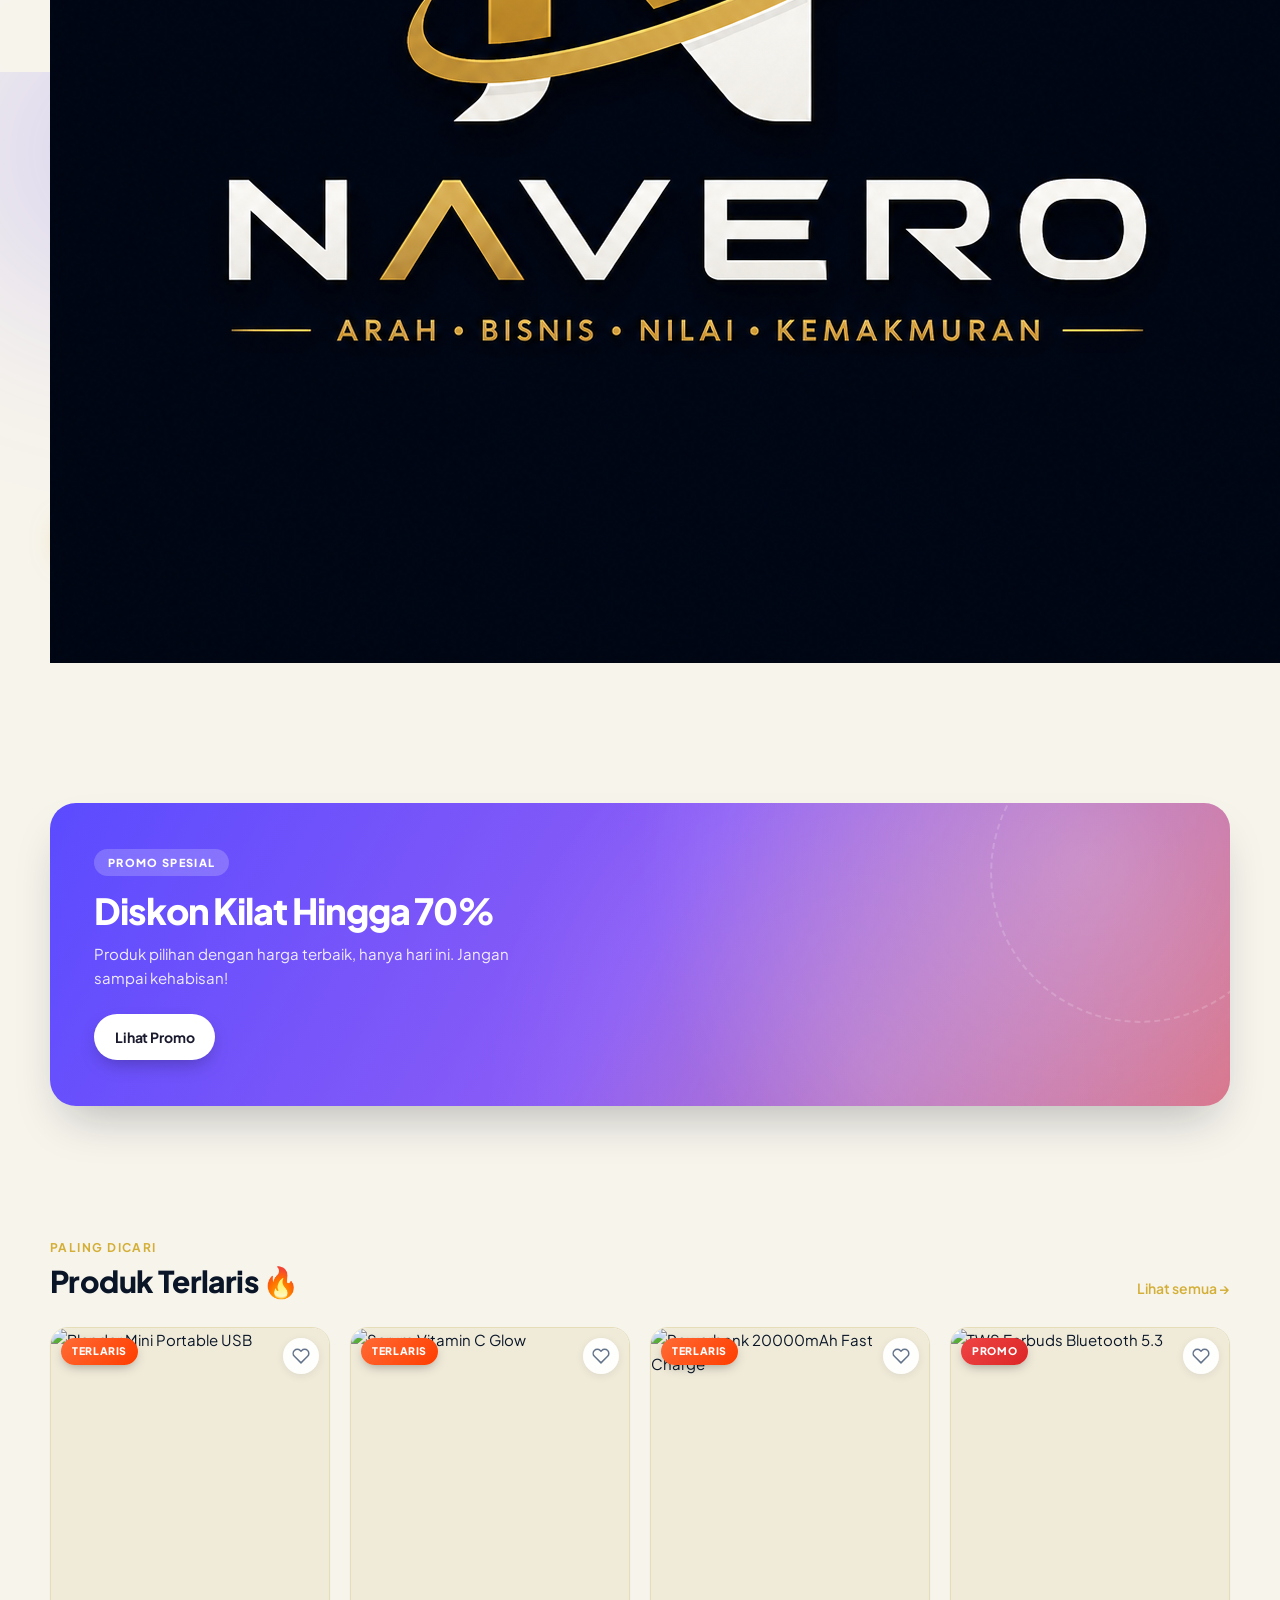
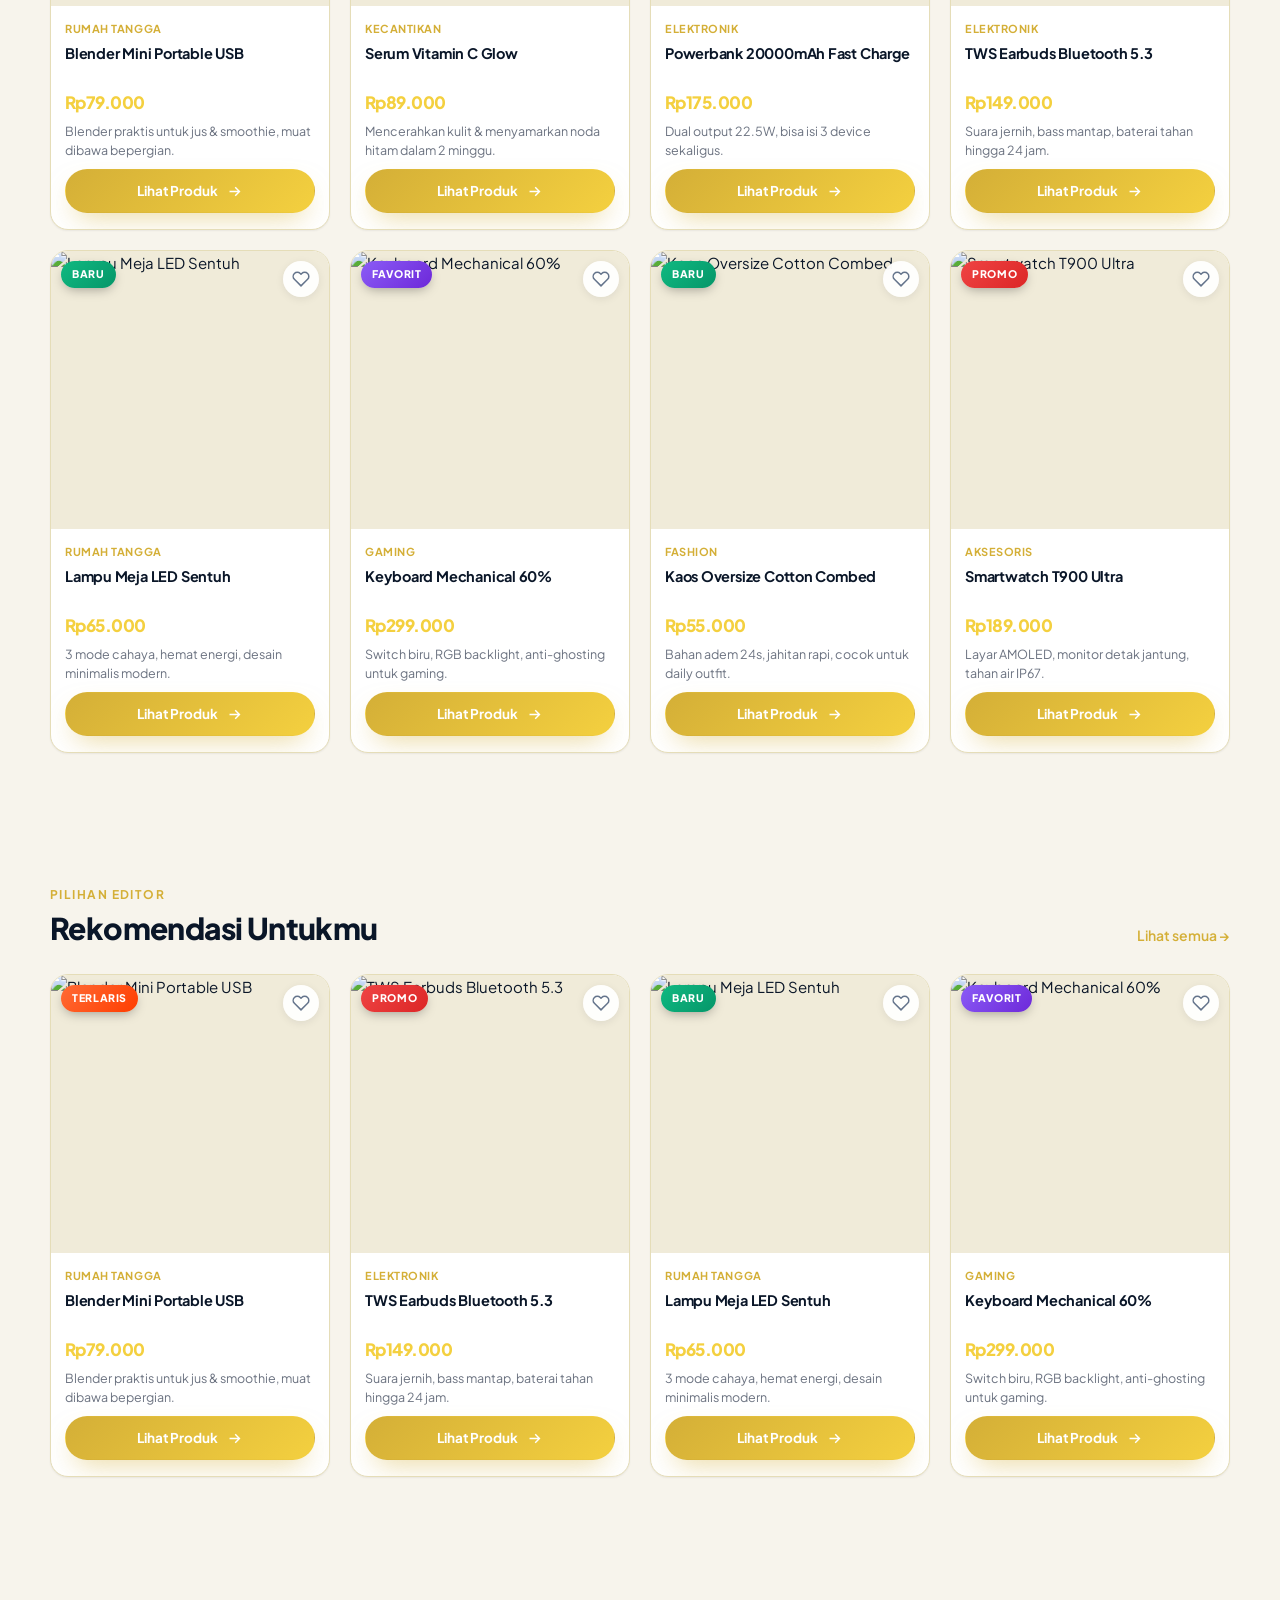
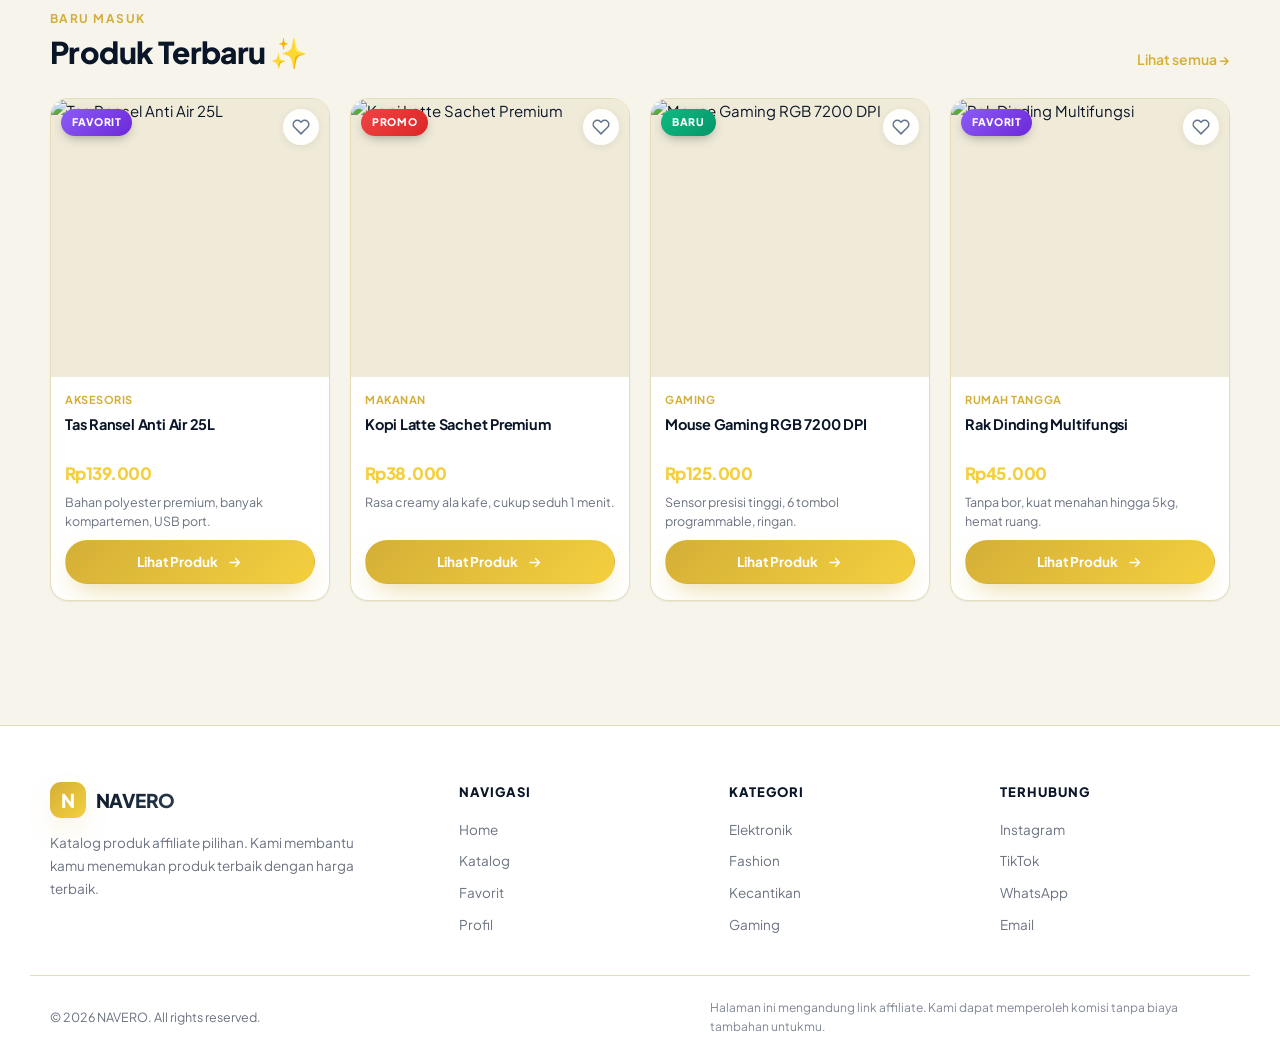
==== commit 5cafa3e8: "Update index.html" ====
--- a/index.html
+++ b/index.html
@@ -6,7 +6,7 @@
 <title>NAVERO — Katalog Produk Pilihan Terbaik</title>
 <meta name="description" content="NAVERO adalah katalog produk affiliate pilihan dari Shopee. Temukan produk terlaris, promo, dan favorit dengan harga terbaik.">
 <meta name="theme-color" content="#5B4BFF">
-<link rel="icon" href="data:image/svg+xml,<svg xmlns='http://www.w3.org/2000/svg' viewBox='0 0 100 100'><rect width='100' height='100' rx='24' fill='%235B4BFF'/><text x='50' y='70' font-size='60' font-family='Arial' font-weight='bold' fill='white' text-anchor='middle'>N</text></svg>">
+<link rel="icon" type="image/png" href="assets/favicon.png">
 <link rel="preconnect" href="https://fonts.googleapis.com">
 <link rel="preconnect" href="https://fonts.gstatic.com" crossorigin>
 <link href="https://fonts.googleapis.com/css2?family=Plus+Jakarta+Sans:wght@400;500;600;700;800&display=swap" rel="stylesheet">
@@ -17,10 +17,9 @@
 <!-- ============ HEADER ============ -->
 <header class="header" id="header">
   <div class="container header__inner">
-    <a href="index.html" class="logo" aria-label="NAVERO Home">
-      <span class="logo__mark">N</span>
-      <span class="logo__text">NAVERO</span>
-    </a>
+    <a href="index.html" class="logo logo--img" aria-label="NAVERO Home">
+  <img src="assets/logo.png" alt="NAVERO" class="logo__img">
+</a>
 
     <nav class="nav" id="nav">
       <a href="index.html" class="nav__link is-active">Home</a>
@@ -49,64 +48,36 @@
 
 <main>
   <!-- ============ HERO ============ -->
-  <section class="hero">
-    <div class="hero__glow hero__glow--1"></div>
-    <div class="hero__glow hero__glow--2"></div>
-    <div class="container hero__inner">
-      <div class="hero__content">
-        <span class="hero__pill">
-          <span class="dot"></span> Katalog Produk Pilihan 2025
-        </span>
-        <h1 class="hero__title">
-          Temukan Produk <span class="grad">Terbaik</span><br>Hanya di NAVERO
-        </h1>
-        <p class="hero__desc">
-          Katalog produk affiliate pilihan dari Shopee. Harga jujur, kualitas terkurasi,
-          dan langsung menuju toko resmi. Belanja lebih cepat, lebih hemat.
-        </p>
-        <div class="hero__cta">
-          <a href="products.html" class="btn btn--primary btn--lg">
-            Jelajahi Katalog
-            <svg viewBox="0 0 24 24" fill="none" stroke="currentColor" stroke-width="2"><path d="M5 12h14M13 6l6 6-6 6"/></svg>
-          </a>
-          <a href="profile.html" class="btn btn--ghost btn--lg">Tentang NAVERO</a>
-        </div>
-        <div class="hero__stats">
-          <div class="stat"><strong id="statProduk">—</strong><span>Produk</span></div>
-          <div class="stat"><strong id="statKategori">—</strong><span>Kategori</span></div>
-          <div class="stat"><strong>100%</strong><span>Gratis</span></div>
-        </div>
+ <section class="hero hero--banner">
+  <div class="hero__glow hero__glow--1"></div>
+  <div class="hero__glow hero__glow--2"></div>
+  <div class="container hero__inner">
+    <div class="hero__content">
+      <span class="hero__pill">
+        <span class="dot"></span> Katalog Produk Pilihan 2025
+      </span>
+      <h1 class="hero__title">
+        Temukan Produk <span class="grad">Terbaik</span><br>Hanya di NAVERO
+      </h1>
+      <p class="hero__desc">
+        Katalog produk affiliate pilihan dari Shopee. Harga jujur, kualitas terkurasi,
+        dan langsung menuju toko resmi. Belanja lebih cepat, lebih hemat.
+      </p>
+      <div class="hero__cta">
+        <a href="products.html" class="btn btn--primary btn--lg">
+          Jelajahi Katalog
+          <svg viewBox="0 0 24 24" fill="none" stroke="currentColor" stroke-width="2"><path d="M5 12h14M13 6l6 6-6 6"/></svg>
+        </a>
+        <a href="profile.html" class="btn btn--ghost btn--lg">Tentang NAVERO</a>
       </div>
-
-      <div class="hero__visual">
-        <div class="hero__card hero__card--1">
-          <img src="https://picsum.photos/seed/navero1/400/400" alt="Produk pilihan" loading="lazy">
-        </div>
-        <div class="hero__card hero__card--2">
-          <img src="https://picsum.photos/seed/navero2/400/400" alt="Produk pilihan" loading="lazy">
-        </div>
-        <div class="hero__card hero__card--3">
-          <img src="https://picsum.photos/seed/navero3/400/400" alt="Produk pilihan" loading="lazy">
-        </div>
-        <div class="hero__float hero__float--a">🔥 TERLARIS</div>
-        <div class="hero__float hero__float--b">⭐ 4.9 Rating</div>
+      <div class="hero__stats">
+        <div class="stat"><strong id="statProduk">—</strong><span>Produk</span></div>
+        <div class="stat"><strong id="statKategori">—</strong><span>Kategori</span></div>
+        <div class="stat"><strong>100%</strong><span>Gratis</span></div>
       </div>
     </div>
-  </section>
-
-  <!-- ============ KATEGORI POPULER ============ -->
-  <section class="section" id="kategoriSection">
-    <div class="container">
-      <div class="section__head reveal">
-        <div>
-          <span class="section__eyebrow">Jelajahi</span>
-          <h2 class="section__title">Kategori Populer</h2>
-        </div>
-        <a href="products.html" class="link-more">Lihat semua →</a>
-      </div>
-      <div class="category-grid" id="kategoriGrid"></div>
-    </div>
-  </section>
+  </div>
+</section>
 
   <!-- ============ BANNER PROMO ============ -->
   <section class="section">
@@ -213,4 +184,4 @@
 <script src="api.js"></script>
 <script src="script.js"></script>
 </body>
-</html>+</html>
--- a/style.css
+++ b/style.css
@@ -2,30 +2,34 @@
    NAVERO — Stylesheet
    ========================================================= */
 
-/* ---------- 1. VARIABLES ---------- */
+/* ---------- 1. VARIABLES — TEMA EMAS & NAVY ---------- */
 :root {
-  --brand:        #5B4BFF;
-  --brand-dark:   #4436E0;
-  --brand-soft:   rgba(91, 75, 255, .10);
-  --brand-2:      #8B5CF6;
-  --accent:       #FF6B35;
+  /* Warna brand utama (gold) */
+  --brand:        #D4AF37;   /* Gold utama */
+  --brand-dark:   #B8941F;   /* Gold tua */
+  --brand-soft:   rgba(212, 175, 55, .12);
+  --brand-2:      #F4D03F;   /* Gold terang untuk gradient */
+  --accent:       #F4D03F;   /* Highlight */
   --success:      #10B981;
   --danger:       #EF4444;
 
-  --bg:           #F5F6FA;
+  /* Background (light mode) */
+  --bg:           #F7F4EC;   /* Krem hangat */
   --bg-alt:       #FFFFFF;
   --surface:      #FFFFFF;
-  --surface-2:    #F1F2F8;
-  --text:         #0E1220;
-  --text-soft:    #3A4256;
-  --muted:        #71778C;
-  --border:       #E6E8F0;
-
-  --shadow-xs:    0 1px 2px rgba(16,24,40,.05);
-  --shadow-sm:    0 2px 8px rgba(16,24,40,.06);
-  --shadow:       0 8px 24px -6px rgba(16,24,40,.12);
-  --shadow-lg:    0 24px 48px -16px rgba(16,24,40,.24);
-  --shadow-brand: 0 12px 28px -10px rgba(91,75,255,.55);
+  --surface-2:    #F0EBD9;   /* Krem muda */
+  --text:         #0A1628;   /* Navy gelap */
+  --text-soft:    #2C3E50;
+  --muted:        #6B7280;
+  --border:       #E5DDB8;   /* Border gold muda */
+
+  /* Shadow dengan nuansa gold */
+  --shadow-xs:    0 1px 2px rgba(10, 22, 40, .06);
+  --shadow-sm:    0 2px 8px rgba(10, 22, 40, .08);
+  --shadow:       0 8px 24px -6px rgba(10, 22, 40, .15);
+  --shadow-lg:    0 24px 48px -16px rgba(10, 22, 40, .28);
+  --shadow-brand: 0 12px 28px -10px rgba(212, 175, 55, .55);
+  --shadow-gold:  0 12px 32px -8px rgba(212, 175, 55, .45);
 
   --radius-xs: 8px;
   --radius-sm: 12px;
@@ -40,25 +44,28 @@
   --t: .28s var(--ease);
 }
 
+/* ---------- DARK MODE — NAVY + GOLD ---------- */
 [data-theme="dark"] {
-  --brand:        #7C6DFF;
-  --brand-dark:   #6A5AF0;
-  --brand-soft:   rgba(124, 109, 255, .16);
-
-  --bg:           #080B13;
-  --bg-alt:       #0D111C;
-  --surface:      #121826;
-  --surface-2:    #1A2133;
-  --text:         #EDEFF7;
-  --text-soft:    #C3C9DA;
-  --muted:        #8A93AB;
-  --border:       #222B40;
+  --brand:        #F4D03F;   /* Gold lebih terang di dark mode */
+  --brand-dark:   #D4AF37;
+  --brand-soft:   rgba(244, 208, 63, .15);
+  --brand-2:      #D4AF37;
+
+  --bg:           #0A1628;   /* Navy gelap — sama dengan logo */
+  --bg-alt:       #0F1E33;
+  --surface:      #132742;   /* Navy medium */
+  --surface-2:    #1A2B4A;
+  --text:         #F8F9FA;   /* Hampir putih */
+  --text-soft:    #D1D5DB;
+  --muted:        #94A3B8;
+  --border:       #1E3A5F;   /* Border navy terang */
 
   --shadow-xs:    0 1px 2px rgba(0,0,0,.4);
   --shadow-sm:    0 2px 8px rgba(0,0,0,.35);
   --shadow:       0 8px 24px -6px rgba(0,0,0,.55);
-  --shadow-lg:    0 24px 48px -16px rgba(0,0,0,.7);
-  --shadow-brand: 0 12px 28px -10px rgba(124,109,255,.5);
+  --shadow-lg:    0 24px 48px -16px rgba(0,0,0,.75);
+  --shadow-brand: 0 12px 28px -10px rgba(244, 208, 63, .5);
+  --shadow-gold:  0 12px 32px -8px rgba(244, 208, 63, .4);
 }
 
 /* ---------- 2. RESET ---------- */
@@ -1218,4 +1225,4 @@
     scroll-behavior: auto !important;
   }
   .reveal { opacity: 1; transform: none; }
-}+}
